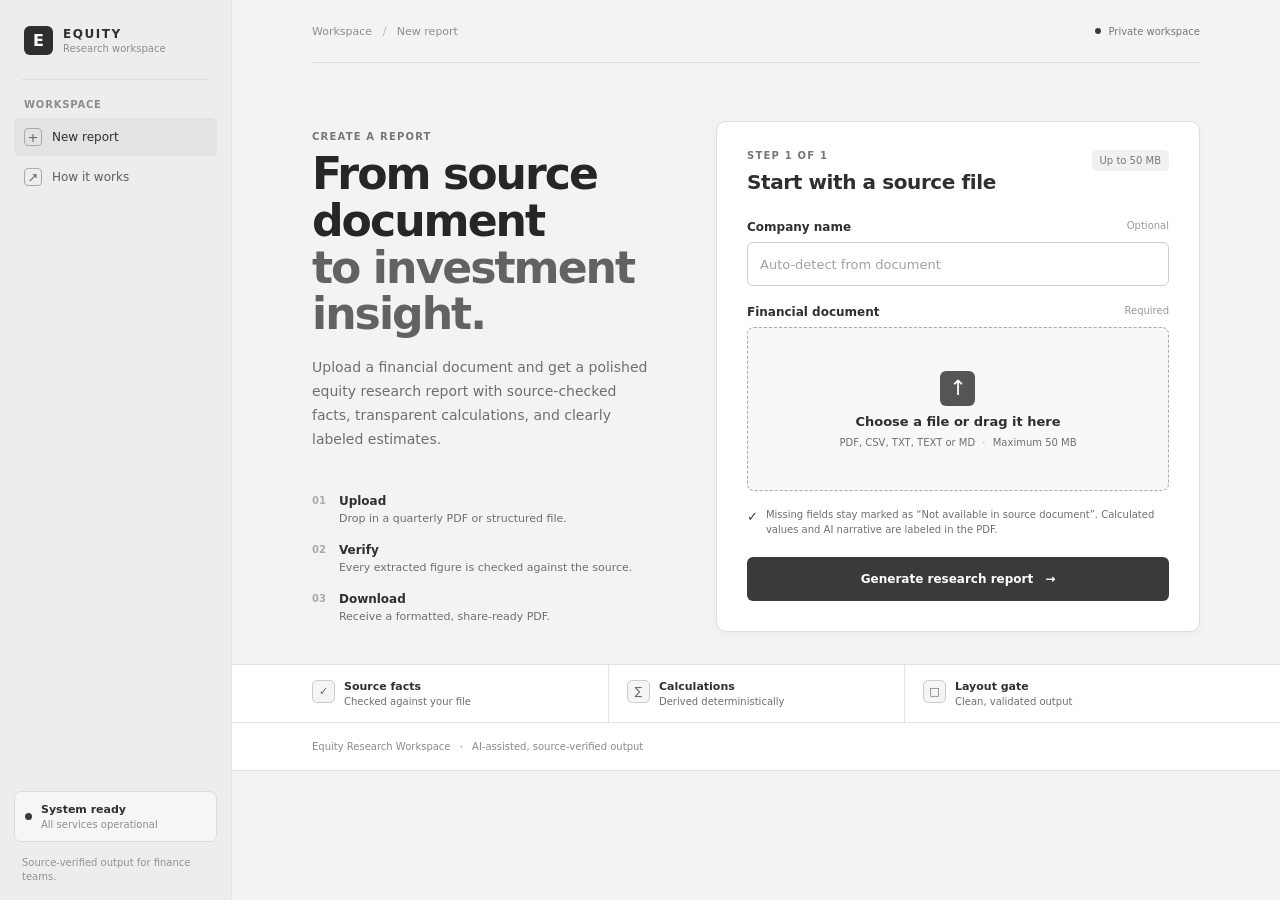
==== static/index.html @ 0ef6c98a "feat: complete institutional financial research report pipeline" ====
<!doctype html>
<html lang="en">
<head>
  <meta charset="utf-8">
  <meta name="viewport" content="width=device-width, initial-scale=1">
  <meta name="description" content="Generate source-verified equity research reports from financial documents.">
  <title>Equity Research Workspace</title>
  <link rel="stylesheet" href="/static/index.css">
</head>
<body>
  <div class="app-shell">
    <aside class="sidebar" aria-label="Workspace navigation">
      <a class="brand" href="/" aria-label="Equity Research home">
        <span class="brand-mark">E</span>
        <span class="brand-copy"><strong>EQUITY</strong><small>Research workspace</small></span>
      </a>
      <div class="sidebar-rule"></div>
      <p class="nav-label">Workspace</p>
      <nav class="side-nav">
        <a class="nav-item active" href="#create"><span class="nav-icon">+</span> New report</a>
        <a class="nav-item" href="#how-it-works"><span class="nav-icon">↗</span> How it works</a>
      </nav>
      <div class="sidebar-bottom">
        <div class="status-card"><span class="status-dot"></span><div><strong>System ready</strong><small>All services operational</small></div></div>
        <p class="sidebar-footnote">Source-verified output for finance teams.</p>
      </div>
    </aside>

    <main class="main-content" id="create">
      <header class="topbar"><span class="breadcrumb">Workspace <span>/</span> New report</span><span class="secure-pill"><i></i> Private workspace</span></header>
      <div class="content-grid">
        <section class="intro">
          <p class="eyebrow">Create a report</p>
          <h1>From source document<br><em>to investment insight.</em></h1>
          <p class="intro-copy">Upload a financial document and get a polished equity research report with source-checked facts, transparent calculations, and clearly labeled estimates.</p>
          <div class="intro-points" id="how-it-works">
            <div><span class="point-number">01</span><span><strong>Upload</strong><small>Drop in a quarterly PDF or structured file.</small></span></div>
            <div><span class="point-number">02</span><span><strong>Verify</strong><small>Every extracted figure is checked against the source.</small></span></div>
            <div><span class="point-number">03</span><span><strong>Download</strong><small>Receive a formatted, share-ready PDF.</small></span></div>
          </div>
        </section>

        <section class="generator-card" aria-labelledby="upload-title">
          <div class="card-heading"><div><p class="eyebrow">Step 1 of 1</p><h2 id="upload-title">Start with a source file</h2></div><span class="file-limit">Up to 50 MB</span></div>
          <form id="report-form" novalidate>
            <label class="field-label" for="company-name">Company name <span>Optional</span></label>
            <input id="company-name" name="company_name" type="text" placeholder="Auto-detect from document" autocomplete="organization">
            <label class="field-label" for="context-doc">Financial document <span>Required</span></label>
            <div id="drop-zone" class="drop-zone" tabindex="0" role="button" aria-controls="context-doc" aria-label="Choose a PDF or CSV file">
              <input id="context-doc" name="file" type="file" accept=".pdf,.csv,.txt,.text,.md" hidden>
              <div id="drop-prompt" class="drop-prompt"><span class="upload-icon" aria-hidden="true">↑</span><strong>Choose a file or drag it here</strong><small>PDF, CSV, TXT, TEXT or MD <span>·</span> Maximum 50 MB</small></div>
              <div id="file-loaded" class="file-loaded" hidden><span class="file-icon" aria-hidden="true">▣</span><span class="file-copy"><strong id="file-name">Selected file</strong><small id="file-size"></small></span><button type="button" id="remove-file" class="remove-file" aria-label="Remove selected file">Remove</button></div>
            </div>
            <p class="accuracy-note"><span aria-hidden="true">✓</span> Missing fields stay marked as “Not available in source document”. Calculated values and AI narrative are labeled in the PDF.</p>
            <button id="generate-btn" class="primary-button" type="submit">Generate research report <span aria-hidden="true">→</span></button>
          </form>
          <div id="progress-view" class="progress-view" hidden aria-live="polite"><div class="progress-top"><strong id="progress-title">Processing your file</strong><span id="progress-percent">0%</span></div><div class="progress-track"><div id="progress-fill"></div></div><p id="progress-detail">Reading and validating the source document…</p></div>
          <div id="result-view" class="result-view" hidden aria-live="polite"><div class="result-icon">✓</div><div><p class="eyebrow">Completed</p><h2>Report generated and verified</h2><p id="result-detail">The PDF passed the final layout and source-verification checks.</p></div><a id="download-link" class="primary-button download-button" href="#">Download PDF <span aria-hidden="true">↓</span></a><button id="new-report" class="secondary-button" type="button">Generate another</button></div>
          <div id="error-view" class="error-view" hidden role="alert"></div>
        </section>
      </div>
      <div class="trust-row" aria-label="Pipeline safeguards"><div><span class="trust-icon">✓</span><strong>Source facts</strong><small>Checked against your file</small></div><div><span class="trust-icon">∑</span><strong>Calculations</strong><small>Derived deterministically</small></div><div><span class="trust-icon">□</span><strong>Layout gate</strong><small>Clean, validated output</small></div></div>
      <footer class="site-footer">Equity Research Workspace <span>·</span> AI-assisted, source-verified output</footer>
    </main>
  </div>
  <script src="/static/main.js" defer></script>
</body>
</html>
---- static/index.css ----
:root{--ink:#2f2f2f;--muted:#6f6f6f;--subtle:#8d8d8d;--line:#dedede;--canvas:#f3f3f3;--panel:#fff;--sidebar:#ededed;--accent:#3a3a3a;--accent-dark:#202020;--accent-soft:#e8e8e8;--danger:#b54747}
*{box-sizing:border-box}html{scroll-behavior:smooth}body{margin:0;min-height:100vh;color:var(--ink);background:var(--canvas);font-family:Inter,ui-sans-serif,system-ui,-apple-system,"Segoe UI",sans-serif}.app-shell{display:grid;grid-template-columns:232px 1fr;min-height:100vh}.sidebar{display:flex;flex-direction:column;padding:18px 14px 16px;background:var(--sidebar);border-right:1px solid #e3e3e3}.brand{display:flex;align-items:center;gap:10px;padding:8px 10px;color:var(--ink);text-decoration:none}.brand-mark{display:grid;place-items:center;width:29px;height:29px;border-radius:6px;color:#fff;background:var(--ink);font-size:16px;font-weight:800}.brand-copy strong{display:block;font-size:12px;letter-spacing:.13em}.brand-copy small{display:block;margin-top:2px;color:var(--subtle);font-size:10px}.sidebar-rule{height:1px;margin:16px 8px 19px;background:#dedede}.nav-label{margin:0 10px 8px;color:var(--subtle);font-size:10px;font-weight:700;letter-spacing:.08em;text-transform:uppercase}.side-nav{display:grid;gap:2px}.nav-item{display:flex;align-items:center;gap:10px;padding:10px;border-radius:6px;color:#5d5d5d;text-decoration:none;font-size:12px}.nav-item.active,.nav-item:hover{color:var(--ink);background:#e3e3e3}.nav-icon{display:grid;place-items:center;width:18px;height:18px;border:1px solid #aaa;border-radius:4px;color:#666;font-size:13px;font-weight:500}.sidebar-bottom{margin-top:auto}.status-card{display:flex;align-items:center;gap:9px;padding:11px 10px;border:1px solid #ddd;border-radius:7px;background:#f6f6f6}.status-dot{width:7px;height:7px;border-radius:50%;background:var(--accent)}.status-card strong,.status-card small{display:block}.status-card strong{font-size:11px;font-weight:650}.status-card small{margin-top:3px;color:var(--subtle);font-size:10px}.sidebar-footnote{margin:14px 8px 0;color:#929292;font-size:10px;line-height:1.4}.main-content{min-width:0;padding:0 max(28px,calc((100vw - 1120px)/2))}.topbar{height:63px;display:flex;align-items:center;justify-content:space-between;border-bottom:1px solid var(--line);color:var(--subtle);font-size:11px}.breadcrumb span{padding:0 7px;color:#b4b4b4}.secure-pill{display:flex;align-items:center;gap:7px;color:#777;font-size:10px}.secure-pill i{width:6px;height:6px;border-radius:50%;background:var(--accent)}.content-grid{display:grid;grid-template-columns:minmax(280px,1fr) minmax(440px,560px);gap:clamp(38px,7vw,108px);align-items:start;padding:74px 0 45px}.intro{padding-top:10px}.eyebrow{margin:0 0 9px;color:#777;font-size:10px;font-weight:700;letter-spacing:.12em;text-transform:uppercase}.intro h1{margin:0 0 18px;color:#262626;font-size:clamp(35px,4vw,53px);line-height:1.08;letter-spacing:-.045em}.intro h1 em{color:#626262;font-style:normal}.intro-copy{max-width:470px;margin:0;color:var(--muted);font-size:14px;line-height:1.7}.intro-points{display:grid;gap:16px;margin-top:43px}.intro-points>div{display:flex;gap:13px;align-items:flex-start}.point-number{padding-top:1px;color:#aaa;font-size:10px;font-weight:700}.intro-points strong,.intro-points small{display:block}.intro-points strong{font-size:12px;font-weight:650}.intro-points small{margin-top:3px;color:var(--muted);font-size:11px;line-height:1.45}.generator-card{padding:28px 30px 30px;border:1px solid #dedede;border-radius:10px;background:var(--panel);box-shadow:0 2px 7px rgba(0,0,0,.025)}.card-heading{display:flex;align-items:flex-start;justify-content:space-between;gap:20px;margin-bottom:26px}.card-heading h2{margin:0;font-size:20px;font-weight:650;letter-spacing:-.02em}.file-limit{padding:5px 8px;border-radius:5px;color:#777;background:#f1f1f1;font-size:10px;white-space:nowrap}.field-label{display:flex;justify-content:space-between;margin:0 0 8px;font-size:12px;font-weight:650}.field-label span{color:#999;font-size:10px;font-weight:450}input[type=text]{width:100%;height:44px;padding:0 12px;margin-bottom:19px;border:1px solid #cfcfcf;border-radius:6px;color:var(--ink);background:#fff;font:inherit;font-size:13px;outline:none}input[type=text]::placeholder{color:#a1a1a1}input[type=text]:focus{border-color:#999;box-shadow:0 0 0 3px rgba(0,0,0,.06)}.drop-zone{min-height:153px;display:grid;place-items:center;padding:20px;border:1px dashed #bdbdbd;border-radius:7px;background:#fafafa;cursor:pointer;transition:background .15s,border-color .15s}.drop-zone:hover,.drop-zone.drag-over{border-color:#898989;background:#f4f4f4}.drop-zone:focus-visible{outline:3px solid rgba(16,163,127,.2);outline-offset:3px}.drop-prompt{display:flex;align-items:center;flex-direction:column;gap:8px;text-align:center}.upload-icon{display:grid;place-items:center;width:35px;height:35px;border-radius:6px;color:#fff;background:#555;font-size:21px;font-weight:400}.drop-prompt strong{font-size:13px;font-weight:650}.drop-prompt small,.file-copy small{color:var(--muted);font-size:10px}.drop-prompt small span{padding:0 4px;color:#aaa}.file-loaded{width:100%;display:flex;align-items:center;gap:12px}.file-icon{display:grid;place-items:center;width:35px;height:35px;border-radius:6px;color:#555;background:#eee;font-size:17px}.file-copy{flex:1;min-width:0}.file-copy strong{display:block;overflow:hidden;text-overflow:ellipsis;white-space:nowrap;font-size:12px}.remove-file{border:0;color:var(--danger);background:transparent;cursor:pointer;font:inherit;font-size:11px}.accuracy-note{display:flex;gap:8px;margin:16px 0 20px;color:var(--muted);font-size:10px;line-height:1.5}.accuracy-note span{color:var(--accent);font-size:13px;font-weight:800}.primary-button,.secondary-button{display:inline-flex;align-items:center;justify-content:center;gap:12px;min-height:44px;padding:0 18px;border:0;border-radius:6px;font:inherit;font-size:12px;font-weight:650;cursor:pointer;text-decoration:none}.primary-button{width:100%;color:#fff;background:var(--accent)}.primary-button:hover{background:var(--accent-dark)}.primary-button:disabled{cursor:wait;opacity:.6}.secondary-button{color:#555;background:#ededed}.progress-view{padding-top:9px}.progress-top{display:flex;justify-content:space-between;margin-bottom:10px;font-size:12px}.progress-top span{color:var(--accent);font-weight:700}.progress-track{height:6px;overflow:hidden;border-radius:5px;background:#e9e9e9}.progress-track div{width:0;height:100%;background:var(--accent);transition:width .35s ease}.progress-view p{margin:11px 0 0;color:var(--muted);font-size:11px}.result-view{display:grid;grid-template-columns:auto 1fr;gap:13px;align-items:start}.result-icon{display:grid;place-items:center;width:34px;height:34px;border-radius:6px;color:#fff;background:var(--accent);font-weight:800}.result-view h2{margin:0 0 5px;font-size:18px;font-weight:650}.result-view p:not(.eyebrow){margin:0;color:var(--muted);font-size:12px;line-height:1.5}.download-button{grid-column:1/-1;margin-top:8px}.new-report{grid-column:1/-1;width:100%}.error-view{margin-top:17px;padding:12px 14px;border-left:3px solid var(--danger);border-radius:4px;color:var(--danger);background:#fff5f4;font-size:12px;line-height:1.5}.trust-row{display:grid;grid-template-columns:repeat(3,1fr);border-top:1px solid var(--line);border-bottom:1px solid var(--line)}.trust-row>div{display:grid;grid-template-columns:auto 1fr;column-gap:9px;padding:17px 16px 17px 0}.trust-row>div+div{padding-left:18px;border-left:1px solid var(--line)}.trust-icon{grid-row:span 2;display:grid;place-items:center;width:23px;height:23px;border:1px solid #ccc;border-radius:5px;color:#777;font-size:11px}.trust-row strong,.trust-row small{display:block}.trust-row strong{align-self:end;font-size:11px;font-weight:650}.trust-row small{margin-top:3px;color:var(--muted);font-size:10px}.site-footer{padding:25px 0;color:#a1a1a1;font-size:10px}.site-footer span{padding:0 6px;color:#aaa}
@media(max-width:900px){.app-shell{grid-template-columns:1fr}.sidebar{display:none}.main-content{padding:0 24px}.content-grid{grid-template-columns:1fr;gap:36px;padding-top:43px}.intro{padding-top:0}.intro-points{grid-template-columns:repeat(3,1fr);gap:18px;margin-top:31px}.generator-card{max-width:650px}.trust-row{max-width:650px}}
@media(max-width:560px){.main-content{padding:0 16px}.topbar{height:59px}.breadcrumb{font-size:10px}.content-grid{padding-top:35px}.intro h1{font-size:39px}.intro-points{grid-template-columns:1fr;gap:12px;margin-top:27px}.generator-card{padding:22px 18px}.card-heading{display:block;margin-bottom:22px}.file-limit{display:inline-block;margin-top:11px}.trust-row{grid-template-columns:1fr}.trust-row>div+div{padding-left:0;border-left:0;border-top:1px solid var(--line)}.trust-row>div{padding:13px 0}}
@media(prefers-reduced-motion:reduce){*{scroll-behavior:auto!important;transition:none!important}}

/* Dark lower rail for a clear, grounded finish. */
.trust-row{padding:0 18px;border:0;border-radius:8px;background:#303030}.trust-row>div{padding:18px 16px 18px 0}.trust-row>div+div{border-color:#4a4a4a}.trust-row strong{color:#f4f4f4}.trust-row small{color:#a8a8a8}.trust-icon{border-color:#666;color:#d2d2d2;background:#3a3a3a}.site-footer{margin:0 -18px;padding:18px 18px;color:#8c8c8c;background:#242424}.site-footer span{color:#666}
@media(max-width:900px){.trust-row{padding:0;max-width:650px}.site-footer{margin:0 -24px;padding-left:24px;padding-right:24px}}
@media(max-width:560px){.trust-row{padding:0 15px}.site-footer{margin:0 -16px;padding-left:16px;padding-right:16px}}

/* Keep async form states mutually exclusive and prevent button styles from overriding hidden. */
[hidden]{display:none!important}.result-view{grid-template-columns:34px minmax(0,1fr)}

/* Align the lower rail to the full content area instead of leaving a floating card. */
.main-content{--page-pad:max(28px,calc((100vw - 1120px)/2))}.trust-row,.site-footer{margin-left:calc(-1 * var(--page-pad));margin-right:calc(-1 * var(--page-pad));padding-left:var(--page-pad);padding-right:var(--page-pad);border-radius:0}.trust-row{max-width:none}.site-footer{margin-top:0}
@media(max-width:900px){.main-content{--page-pad:24px}.trust-row{max-width:none}}
@media(max-width:560px){.main-content{--page-pad:16px}}

/* Final polish: stable navigation, calmer proportions, and a clearer upload focus. */
.sidebar{position:sticky;top:0;height:100vh;align-self:start}
.content-grid{grid-template-columns:minmax(340px,.9fr) minmax(440px,540px);gap:clamp(32px,5vw,72px);padding-top:58px;padding-bottom:32px}
.intro h1{max-width:520px;font-size:clamp(36px,3.45vw,48px);line-height:1.06}
.generator-card{box-shadow:0 2px 8px rgba(0,0,0,.035)}
.drop-zone{min-height:164px;background:#f8f8f8;border-color:#aaa}
.trust-row{background:#3b3b3b}.site-footer{background:#2a2a2a}
.trust-row>div{padding-top:15px;padding-bottom:15px}
@media(max-width:900px){.sidebar{position:static;height:auto}.content-grid{grid-template-columns:1fr;gap:32px;padding-top:43px}.intro h1{max-width:600px;font-size:clamp(37px,6vw,48px)}}

/* Keep the lower section light and neutral. */
.trust-row{background:#fff;border-top:1px solid #e2e2e2;border-bottom:1px solid #e2e2e2}.trust-row>div+div{border-color:#e5e5e5}.trust-row strong{color:var(--ink)}.trust-row small{color:var(--muted)}.trust-icon{border-color:#ccc;color:#666;background:#f5f5f5}.site-footer{background:#fff;color:#8a8a8a;border-bottom:1px solid #e2e2e2}
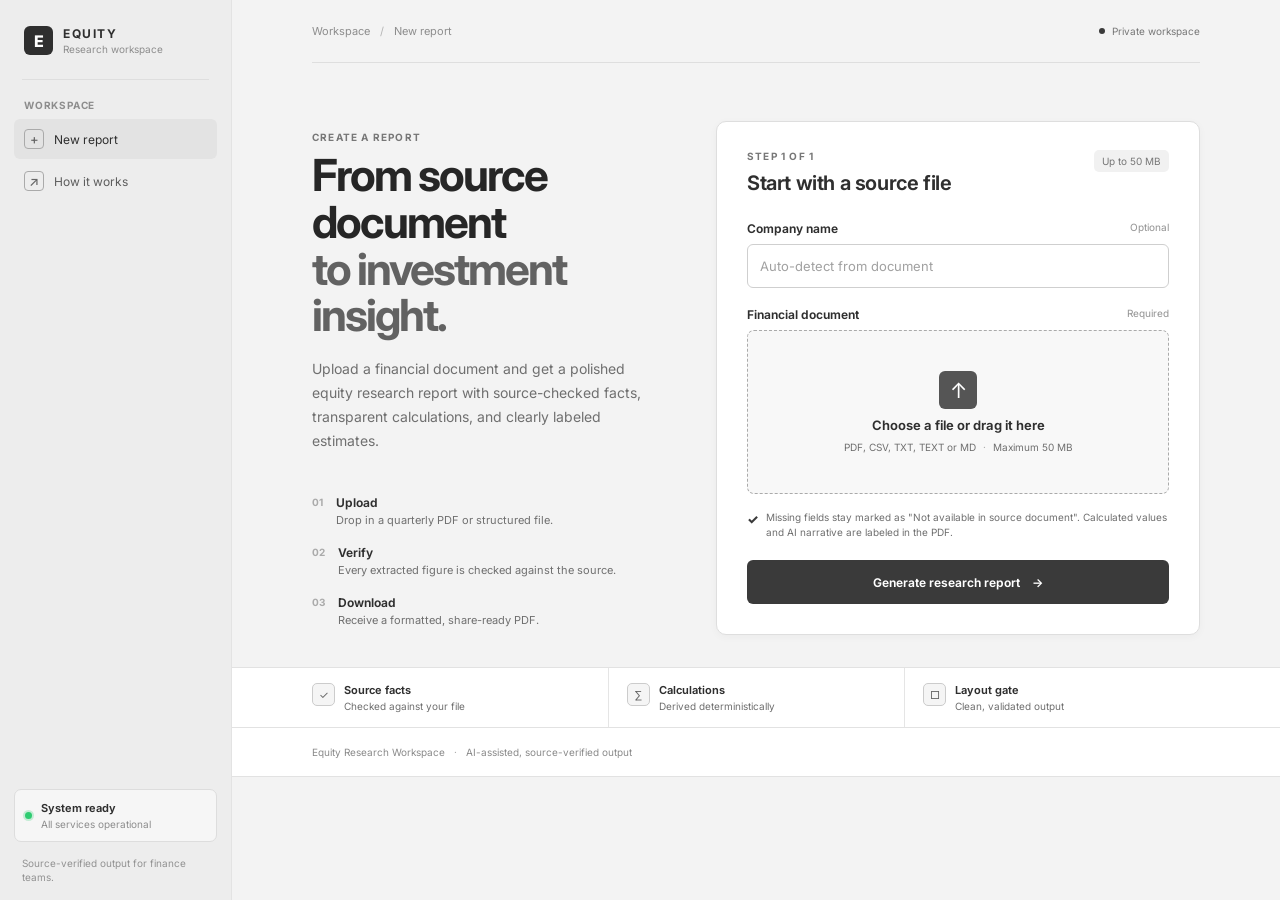
==== commit ffbe332e: "feat: make UI fully device-responsive across all screen sizes - static/index.css: full responsive re" ====
--- a/static/index.html
+++ b/static/index.html
@@ -2,14 +2,24 @@
 <html lang="en">
 <head>
   <meta charset="utf-8">
-  <meta name="viewport" content="width=device-width, initial-scale=1">
+  <meta name="viewport" content="width=device-width, initial-scale=1, viewport-fit=cover">
   <meta name="description" content="Generate source-verified equity research reports from financial documents.">
+  <meta name="theme-color" content="#ededed">
   <title>Equity Research Workspace</title>
+  <link rel="icon" type="image/x-icon" href="/static/favicon.ico">
+  <link rel="preconnect" href="https://fonts.googleapis.com">
+  <link rel="preconnect" href="https://fonts.gstatic.com" crossorigin>
+  <link href="https://fonts.googleapis.com/css2?family=Inter:wght@400;500;600;700;800&display=swap" rel="stylesheet">
   <link rel="stylesheet" href="/static/index.css">
 </head>
 <body>
+
+  <!-- Sidebar Overlay (mobile) -->
+  <div class="sidebar-overlay" id="sidebar-overlay" aria-hidden="true"></div>
+
   <div class="app-shell">
-    <aside class="sidebar" aria-label="Workspace navigation">
+    <!-- ── Sidebar ── -->
+    <aside class="sidebar" id="sidebar" aria-label="Workspace navigation">
       <a class="brand" href="/" aria-label="Equity Research home">
         <span class="brand-mark">E</span>
         <span class="brand-copy"><strong>EQUITY</strong><small>Research workspace</small></span>
@@ -17,52 +27,194 @@
       <div class="sidebar-rule"></div>
       <p class="nav-label">Workspace</p>
       <nav class="side-nav">
-        <a class="nav-item active" href="#create"><span class="nav-icon">+</span> New report</a>
-        <a class="nav-item" href="#how-it-works"><span class="nav-icon">↗</span> How it works</a>
+        <a class="nav-item active" href="#create" id="nav-new-report">
+          <span class="nav-icon">+</span> New report
+        </a>
+        <a class="nav-item" href="#how-it-works" id="nav-how-it-works">
+          <span class="nav-icon">↗</span> How it works
+        </a>
       </nav>
       <div class="sidebar-bottom">
-        <div class="status-card"><span class="status-dot"></span><div><strong>System ready</strong><small>All services operational</small></div></div>
+        <div class="status-card">
+          <span class="status-dot"></span>
+          <div>
+            <strong>System ready</strong>
+            <small>All services operational</small>
+          </div>
+        </div>
         <p class="sidebar-footnote">Source-verified output for finance teams.</p>
       </div>
     </aside>
 
+    <!-- ── Main Content ── -->
     <main class="main-content" id="create">
-      <header class="topbar"><span class="breadcrumb">Workspace <span>/</span> New report</span><span class="secure-pill"><i></i> Private workspace</span></header>
+      <header class="topbar">
+        <!-- Hamburger — visible on mobile only -->
+        <button class="menu-btn" id="menu-btn" aria-label="Open navigation menu" aria-expanded="false" aria-controls="sidebar">
+          ☰
+        </button>
+        <span class="breadcrumb">Workspace <span>/</span> New report</span>
+        <span class="secure-pill"><i></i> Private workspace</span>
+      </header>
+
       <div class="content-grid">
+        <!-- Intro -->
         <section class="intro">
           <p class="eyebrow">Create a report</p>
           <h1>From source document<br><em>to investment insight.</em></h1>
           <p class="intro-copy">Upload a financial document and get a polished equity research report with source-checked facts, transparent calculations, and clearly labeled estimates.</p>
           <div class="intro-points" id="how-it-works">
-            <div><span class="point-number">01</span><span><strong>Upload</strong><small>Drop in a quarterly PDF or structured file.</small></span></div>
-            <div><span class="point-number">02</span><span><strong>Verify</strong><small>Every extracted figure is checked against the source.</small></span></div>
-            <div><span class="point-number">03</span><span><strong>Download</strong><small>Receive a formatted, share-ready PDF.</small></span></div>
+            <div>
+              <span class="point-number">01</span>
+              <span><strong>Upload</strong><small>Drop in a quarterly PDF or structured file.</small></span>
+            </div>
+            <div>
+              <span class="point-number">02</span>
+              <span><strong>Verify</strong><small>Every extracted figure is checked against the source.</small></span>
+            </div>
+            <div>
+              <span class="point-number">03</span>
+              <span><strong>Download</strong><small>Receive a formatted, share-ready PDF.</small></span>
+            </div>
           </div>
         </section>
 
+        <!-- Generator Card -->
         <section class="generator-card" aria-labelledby="upload-title">
-          <div class="card-heading"><div><p class="eyebrow">Step 1 of 1</p><h2 id="upload-title">Start with a source file</h2></div><span class="file-limit">Up to 50 MB</span></div>
+          <div class="card-heading">
+            <div>
+              <p class="eyebrow">Step 1 of 1</p>
+              <h2 id="upload-title">Start with a source file</h2>
+            </div>
+            <span class="file-limit">Up to 50 MB</span>
+          </div>
+
           <form id="report-form" novalidate>
-            <label class="field-label" for="company-name">Company name <span>Optional</span></label>
-            <input id="company-name" name="company_name" type="text" placeholder="Auto-detect from document" autocomplete="organization">
-            <label class="field-label" for="context-doc">Financial document <span>Required</span></label>
-            <div id="drop-zone" class="drop-zone" tabindex="0" role="button" aria-controls="context-doc" aria-label="Choose a PDF or CSV file">
-              <input id="context-doc" name="file" type="file" accept=".pdf,.csv,.txt,.text,.md" hidden>
-              <div id="drop-prompt" class="drop-prompt"><span class="upload-icon" aria-hidden="true">↑</span><strong>Choose a file or drag it here</strong><small>PDF, CSV, TXT, TEXT or MD <span>·</span> Maximum 50 MB</small></div>
-              <div id="file-loaded" class="file-loaded" hidden><span class="file-icon" aria-hidden="true">▣</span><span class="file-copy"><strong id="file-name">Selected file</strong><small id="file-size"></small></span><button type="button" id="remove-file" class="remove-file" aria-label="Remove selected file">Remove</button></div>
-            </div>
-            <p class="accuracy-note"><span aria-hidden="true">✓</span> Missing fields stay marked as “Not available in source document”. Calculated values and AI narrative are labeled in the PDF.</p>
-            <button id="generate-btn" class="primary-button" type="submit">Generate research report <span aria-hidden="true">→</span></button>
+            <label class="field-label" for="company-name">
+              Company name <span>Optional</span>
+            </label>
+            <input id="company-name" name="company_name" type="text"
+                   placeholder="Auto-detect from document"
+                   autocomplete="organization">
+
+            <label class="field-label" for="context-doc">
+              Financial document <span>Required</span>
+            </label>
+            <div id="drop-zone" class="drop-zone" tabindex="0" role="button"
+                 aria-controls="context-doc" aria-label="Choose a PDF or CSV file">
+              <input id="context-doc" name="file" type="file"
+                     accept=".pdf,.csv,.txt,.text,.md" hidden>
+              <div id="drop-prompt" class="drop-prompt">
+                <span class="upload-icon" aria-hidden="true">↑</span>
+                <strong>Choose a file or drag it here</strong>
+                <small>PDF, CSV, TXT, TEXT or MD <span>·</span> Maximum 50 MB</small>
+              </div>
+              <div id="file-loaded" class="file-loaded" hidden>
+                <span class="file-icon" aria-hidden="true">▣</span>
+                <span class="file-copy">
+                  <strong id="file-name">Selected file</strong>
+                  <small id="file-size"></small>
+                </span>
+                <button type="button" id="remove-file" class="remove-file" aria-label="Remove selected file">Remove</button>
+              </div>
+            </div>
+
+            <p class="accuracy-note">
+              <span aria-hidden="true">✓</span>
+              Missing fields stay marked as "Not available in source document". Calculated values and AI narrative are labeled in the PDF.
+            </p>
+            <button id="generate-btn" class="primary-button" type="submit">
+              Generate research report <span aria-hidden="true">→</span>
+            </button>
           </form>
-          <div id="progress-view" class="progress-view" hidden aria-live="polite"><div class="progress-top"><strong id="progress-title">Processing your file</strong><span id="progress-percent">0%</span></div><div class="progress-track"><div id="progress-fill"></div></div><p id="progress-detail">Reading and validating the source document…</p></div>
-          <div id="result-view" class="result-view" hidden aria-live="polite"><div class="result-icon">✓</div><div><p class="eyebrow">Completed</p><h2>Report generated and verified</h2><p id="result-detail">The PDF passed the final layout and source-verification checks.</p></div><a id="download-link" class="primary-button download-button" href="#">Download PDF <span aria-hidden="true">↓</span></a><button id="new-report" class="secondary-button" type="button">Generate another</button></div>
+
+          <div id="progress-view" class="progress-view" hidden aria-live="polite">
+            <div class="progress-top">
+              <strong id="progress-title">Processing your file</strong>
+              <span id="progress-percent">0%</span>
+            </div>
+            <div class="progress-track"><div id="progress-fill"></div></div>
+            <p id="progress-detail">Reading and validating the source document…</p>
+          </div>
+
+          <div id="result-view" class="result-view" hidden aria-live="polite">
+            <div class="result-icon">✓</div>
+            <div>
+              <p class="eyebrow">Completed</p>
+              <h2>Report generated and verified</h2>
+              <p id="result-detail">The PDF passed the final layout and source-verification checks.</p>
+            </div>
+            <a id="download-link" class="primary-button download-button" href="#">
+              Download PDF <span aria-hidden="true">↓</span>
+            </a>
+            <button id="new-report" class="secondary-button" type="button">Generate another</button>
+          </div>
+
           <div id="error-view" class="error-view" hidden role="alert"></div>
         </section>
       </div>
-      <div class="trust-row" aria-label="Pipeline safeguards"><div><span class="trust-icon">✓</span><strong>Source facts</strong><small>Checked against your file</small></div><div><span class="trust-icon">∑</span><strong>Calculations</strong><small>Derived deterministically</small></div><div><span class="trust-icon">□</span><strong>Layout gate</strong><small>Clean, validated output</small></div></div>
-      <footer class="site-footer">Equity Research Workspace <span>·</span> AI-assisted, source-verified output</footer>
+
+      <!-- Trust Row -->
+      <div class="trust-row" aria-label="Pipeline safeguards">
+        <div>
+          <span class="trust-icon">✓</span>
+          <strong>Source facts</strong>
+          <small>Checked against your file</small>
+        </div>
+        <div>
+          <span class="trust-icon">∑</span>
+          <strong>Calculations</strong>
+          <small>Derived deterministically</small>
+        </div>
+        <div>
+          <span class="trust-icon">□</span>
+          <strong>Layout gate</strong>
+          <small>Clean, validated output</small>
+        </div>
+      </div>
+
+      <footer class="site-footer">
+        Equity Research Workspace <span>·</span> AI-assisted, source-verified output
+      </footer>
     </main>
   </div>
+
   <script src="/static/main.js" defer></script>
+  <script>
+    // ── Mobile Sidebar Toggle ──────────────────────────────────
+    (function () {
+      const btn = document.getElementById('menu-btn');
+      const sidebar = document.getElementById('sidebar');
+      const overlay = document.getElementById('sidebar-overlay');
+      if (!btn || !sidebar || !overlay) return;
+
+      function openSidebar() {
+        sidebar.classList.add('open');
+        overlay.classList.add('visible');
+        btn.setAttribute('aria-expanded', 'true');
+        document.body.style.overflow = 'hidden';
+      }
+      function closeSidebar() {
+        sidebar.classList.remove('open');
+        overlay.classList.remove('visible');
+        btn.setAttribute('aria-expanded', 'false');
+        document.body.style.overflow = '';
+      }
+      btn.addEventListener('click', function () {
+        sidebar.classList.contains('open') ? closeSidebar() : openSidebar();
+      });
+      overlay.addEventListener('click', closeSidebar);
+      // Close sidebar when a nav link is tapped on mobile
+      sidebar.querySelectorAll('.nav-item').forEach(function (link) {
+        link.addEventListener('click', function () {
+          if (window.innerWidth <= 900) closeSidebar();
+        });
+      });
+      // Close on Escape
+      document.addEventListener('keydown', function (e) {
+        if (e.key === 'Escape' && sidebar.classList.contains('open')) closeSidebar();
+      });
+    })();
+  </script>
 </body>
 </html>
--- a/static/index.css
+++ b/static/index.css
@@ -1,31 +1,658 @@
-:root{--ink:#2f2f2f;--muted:#6f6f6f;--subtle:#8d8d8d;--line:#dedede;--canvas:#f3f3f3;--panel:#fff;--sidebar:#ededed;--accent:#3a3a3a;--accent-dark:#202020;--accent-soft:#e8e8e8;--danger:#b54747}
-*{box-sizing:border-box}html{scroll-behavior:smooth}body{margin:0;min-height:100vh;color:var(--ink);background:var(--canvas);font-family:Inter,ui-sans-serif,system-ui,-apple-system,"Segoe UI",sans-serif}.app-shell{display:grid;grid-template-columns:232px 1fr;min-height:100vh}.sidebar{display:flex;flex-direction:column;padding:18px 14px 16px;background:var(--sidebar);border-right:1px solid #e3e3e3}.brand{display:flex;align-items:center;gap:10px;padding:8px 10px;color:var(--ink);text-decoration:none}.brand-mark{display:grid;place-items:center;width:29px;height:29px;border-radius:6px;color:#fff;background:var(--ink);font-size:16px;font-weight:800}.brand-copy strong{display:block;font-size:12px;letter-spacing:.13em}.brand-copy small{display:block;margin-top:2px;color:var(--subtle);font-size:10px}.sidebar-rule{height:1px;margin:16px 8px 19px;background:#dedede}.nav-label{margin:0 10px 8px;color:var(--subtle);font-size:10px;font-weight:700;letter-spacing:.08em;text-transform:uppercase}.side-nav{display:grid;gap:2px}.nav-item{display:flex;align-items:center;gap:10px;padding:10px;border-radius:6px;color:#5d5d5d;text-decoration:none;font-size:12px}.nav-item.active,.nav-item:hover{color:var(--ink);background:#e3e3e3}.nav-icon{display:grid;place-items:center;width:18px;height:18px;border:1px solid #aaa;border-radius:4px;color:#666;font-size:13px;font-weight:500}.sidebar-bottom{margin-top:auto}.status-card{display:flex;align-items:center;gap:9px;padding:11px 10px;border:1px solid #ddd;border-radius:7px;background:#f6f6f6}.status-dot{width:7px;height:7px;border-radius:50%;background:var(--accent)}.status-card strong,.status-card small{display:block}.status-card strong{font-size:11px;font-weight:650}.status-card small{margin-top:3px;color:var(--subtle);font-size:10px}.sidebar-footnote{margin:14px 8px 0;color:#929292;font-size:10px;line-height:1.4}.main-content{min-width:0;padding:0 max(28px,calc((100vw - 1120px)/2))}.topbar{height:63px;display:flex;align-items:center;justify-content:space-between;border-bottom:1px solid var(--line);color:var(--subtle);font-size:11px}.breadcrumb span{padding:0 7px;color:#b4b4b4}.secure-pill{display:flex;align-items:center;gap:7px;color:#777;font-size:10px}.secure-pill i{width:6px;height:6px;border-radius:50%;background:var(--accent)}.content-grid{display:grid;grid-template-columns:minmax(280px,1fr) minmax(440px,560px);gap:clamp(38px,7vw,108px);align-items:start;padding:74px 0 45px}.intro{padding-top:10px}.eyebrow{margin:0 0 9px;color:#777;font-size:10px;font-weight:700;letter-spacing:.12em;text-transform:uppercase}.intro h1{margin:0 0 18px;color:#262626;font-size:clamp(35px,4vw,53px);line-height:1.08;letter-spacing:-.045em}.intro h1 em{color:#626262;font-style:normal}.intro-copy{max-width:470px;margin:0;color:var(--muted);font-size:14px;line-height:1.7}.intro-points{display:grid;gap:16px;margin-top:43px}.intro-points>div{display:flex;gap:13px;align-items:flex-start}.point-number{padding-top:1px;color:#aaa;font-size:10px;font-weight:700}.intro-points strong,.intro-points small{display:block}.intro-points strong{font-size:12px;font-weight:650}.intro-points small{margin-top:3px;color:var(--muted);font-size:11px;line-height:1.45}.generator-card{padding:28px 30px 30px;border:1px solid #dedede;border-radius:10px;background:var(--panel);box-shadow:0 2px 7px rgba(0,0,0,.025)}.card-heading{display:flex;align-items:flex-start;justify-content:space-between;gap:20px;margin-bottom:26px}.card-heading h2{margin:0;font-size:20px;font-weight:650;letter-spacing:-.02em}.file-limit{padding:5px 8px;border-radius:5px;color:#777;background:#f1f1f1;font-size:10px;white-space:nowrap}.field-label{display:flex;justify-content:space-between;margin:0 0 8px;font-size:12px;font-weight:650}.field-label span{color:#999;font-size:10px;font-weight:450}input[type=text]{width:100%;height:44px;padding:0 12px;margin-bottom:19px;border:1px solid #cfcfcf;border-radius:6px;color:var(--ink);background:#fff;font:inherit;font-size:13px;outline:none}input[type=text]::placeholder{color:#a1a1a1}input[type=text]:focus{border-color:#999;box-shadow:0 0 0 3px rgba(0,0,0,.06)}.drop-zone{min-height:153px;display:grid;place-items:center;padding:20px;border:1px dashed #bdbdbd;border-radius:7px;background:#fafafa;cursor:pointer;transition:background .15s,border-color .15s}.drop-zone:hover,.drop-zone.drag-over{border-color:#898989;background:#f4f4f4}.drop-zone:focus-visible{outline:3px solid rgba(16,163,127,.2);outline-offset:3px}.drop-prompt{display:flex;align-items:center;flex-direction:column;gap:8px;text-align:center}.upload-icon{display:grid;place-items:center;width:35px;height:35px;border-radius:6px;color:#fff;background:#555;font-size:21px;font-weight:400}.drop-prompt strong{font-size:13px;font-weight:650}.drop-prompt small,.file-copy small{color:var(--muted);font-size:10px}.drop-prompt small span{padding:0 4px;color:#aaa}.file-loaded{width:100%;display:flex;align-items:center;gap:12px}.file-icon{display:grid;place-items:center;width:35px;height:35px;border-radius:6px;color:#555;background:#eee;font-size:17px}.file-copy{flex:1;min-width:0}.file-copy strong{display:block;overflow:hidden;text-overflow:ellipsis;white-space:nowrap;font-size:12px}.remove-file{border:0;color:var(--danger);background:transparent;cursor:pointer;font:inherit;font-size:11px}.accuracy-note{display:flex;gap:8px;margin:16px 0 20px;color:var(--muted);font-size:10px;line-height:1.5}.accuracy-note span{color:var(--accent);font-size:13px;font-weight:800}.primary-button,.secondary-button{display:inline-flex;align-items:center;justify-content:center;gap:12px;min-height:44px;padding:0 18px;border:0;border-radius:6px;font:inherit;font-size:12px;font-weight:650;cursor:pointer;text-decoration:none}.primary-button{width:100%;color:#fff;background:var(--accent)}.primary-button:hover{background:var(--accent-dark)}.primary-button:disabled{cursor:wait;opacity:.6}.secondary-button{color:#555;background:#ededed}.progress-view{padding-top:9px}.progress-top{display:flex;justify-content:space-between;margin-bottom:10px;font-size:12px}.progress-top span{color:var(--accent);font-weight:700}.progress-track{height:6px;overflow:hidden;border-radius:5px;background:#e9e9e9}.progress-track div{width:0;height:100%;background:var(--accent);transition:width .35s ease}.progress-view p{margin:11px 0 0;color:var(--muted);font-size:11px}.result-view{display:grid;grid-template-columns:auto 1fr;gap:13px;align-items:start}.result-icon{display:grid;place-items:center;width:34px;height:34px;border-radius:6px;color:#fff;background:var(--accent);font-weight:800}.result-view h2{margin:0 0 5px;font-size:18px;font-weight:650}.result-view p:not(.eyebrow){margin:0;color:var(--muted);font-size:12px;line-height:1.5}.download-button{grid-column:1/-1;margin-top:8px}.new-report{grid-column:1/-1;width:100%}.error-view{margin-top:17px;padding:12px 14px;border-left:3px solid var(--danger);border-radius:4px;color:var(--danger);background:#fff5f4;font-size:12px;line-height:1.5}.trust-row{display:grid;grid-template-columns:repeat(3,1fr);border-top:1px solid var(--line);border-bottom:1px solid var(--line)}.trust-row>div{display:grid;grid-template-columns:auto 1fr;column-gap:9px;padding:17px 16px 17px 0}.trust-row>div+div{padding-left:18px;border-left:1px solid var(--line)}.trust-icon{grid-row:span 2;display:grid;place-items:center;width:23px;height:23px;border:1px solid #ccc;border-radius:5px;color:#777;font-size:11px}.trust-row strong,.trust-row small{display:block}.trust-row strong{align-self:end;font-size:11px;font-weight:650}.trust-row small{margin-top:3px;color:var(--muted);font-size:10px}.site-footer{padding:25px 0;color:#a1a1a1;font-size:10px}.site-footer span{padding:0 6px;color:#aaa}
-@media(max-width:900px){.app-shell{grid-template-columns:1fr}.sidebar{display:none}.main-content{padding:0 24px}.content-grid{grid-template-columns:1fr;gap:36px;padding-top:43px}.intro{padding-top:0}.intro-points{grid-template-columns:repeat(3,1fr);gap:18px;margin-top:31px}.generator-card{max-width:650px}.trust-row{max-width:650px}}
-@media(max-width:560px){.main-content{padding:0 16px}.topbar{height:59px}.breadcrumb{font-size:10px}.content-grid{padding-top:35px}.intro h1{font-size:39px}.intro-points{grid-template-columns:1fr;gap:12px;margin-top:27px}.generator-card{padding:22px 18px}.card-heading{display:block;margin-bottom:22px}.file-limit{display:inline-block;margin-top:11px}.trust-row{grid-template-columns:1fr}.trust-row>div+div{padding-left:0;border-left:0;border-top:1px solid var(--line)}.trust-row>div{padding:13px 0}}
-@media(prefers-reduced-motion:reduce){*{scroll-behavior:auto!important;transition:none!important}}
-
-/* Dark lower rail for a clear, grounded finish. */
-.trust-row{padding:0 18px;border:0;border-radius:8px;background:#303030}.trust-row>div{padding:18px 16px 18px 0}.trust-row>div+div{border-color:#4a4a4a}.trust-row strong{color:#f4f4f4}.trust-row small{color:#a8a8a8}.trust-icon{border-color:#666;color:#d2d2d2;background:#3a3a3a}.site-footer{margin:0 -18px;padding:18px 18px;color:#8c8c8c;background:#242424}.site-footer span{color:#666}
-@media(max-width:900px){.trust-row{padding:0;max-width:650px}.site-footer{margin:0 -24px;padding-left:24px;padding-right:24px}}
-@media(max-width:560px){.trust-row{padding:0 15px}.site-footer{margin:0 -16px;padding-left:16px;padding-right:16px}}
-
-/* Keep async form states mutually exclusive and prevent button styles from overriding hidden. */
-[hidden]{display:none!important}.result-view{grid-template-columns:34px minmax(0,1fr)}
-
-/* Align the lower rail to the full content area instead of leaving a floating card. */
-.main-content{--page-pad:max(28px,calc((100vw - 1120px)/2))}.trust-row,.site-footer{margin-left:calc(-1 * var(--page-pad));margin-right:calc(-1 * var(--page-pad));padding-left:var(--page-pad);padding-right:var(--page-pad);border-radius:0}.trust-row{max-width:none}.site-footer{margin-top:0}
-@media(max-width:900px){.main-content{--page-pad:24px}.trust-row{max-width:none}}
-@media(max-width:560px){.main-content{--page-pad:16px}}
-
-/* Final polish: stable navigation, calmer proportions, and a clearer upload focus. */
-.sidebar{position:sticky;top:0;height:100vh;align-self:start}
-.content-grid{grid-template-columns:minmax(340px,.9fr) minmax(440px,540px);gap:clamp(32px,5vw,72px);padding-top:58px;padding-bottom:32px}
-.intro h1{max-width:520px;font-size:clamp(36px,3.45vw,48px);line-height:1.06}
-.generator-card{box-shadow:0 2px 8px rgba(0,0,0,.035)}
-.drop-zone{min-height:164px;background:#f8f8f8;border-color:#aaa}
-.trust-row{background:#3b3b3b}.site-footer{background:#2a2a2a}
-.trust-row>div{padding-top:15px;padding-bottom:15px}
-@media(max-width:900px){.sidebar{position:static;height:auto}.content-grid{grid-template-columns:1fr;gap:32px;padding-top:43px}.intro h1{max-width:600px;font-size:clamp(37px,6vw,48px)}}
-
-/* Keep the lower section light and neutral. */
-.trust-row{background:#fff;border-top:1px solid #e2e2e2;border-bottom:1px solid #e2e2e2}.trust-row>div+div{border-color:#e5e5e5}.trust-row strong{color:var(--ink)}.trust-row small{color:var(--muted)}.trust-icon{border-color:#ccc;color:#666;background:#f5f5f5}.site-footer{background:#fff;color:#8a8a8a;border-bottom:1px solid #e2e2e2}
+/* ============================================================
+   Equity Research Workspace — index.css
+   Device-friendly: Mobile → Tablet → Desktop
+   ============================================================ */
+
+/* ── Design Tokens ──────────────────────────────────────────── */
+:root {
+  --ink: #2f2f2f;
+  --muted: #6f6f6f;
+  --subtle: #8d8d8d;
+  --line: #dedede;
+  --canvas: #f3f3f3;
+  --panel: #fff;
+  --sidebar: #ededed;
+  --accent: #3a3a3a;
+  --accent-dark: #202020;
+  --accent-soft: #e8e8e8;
+  --danger: #b54747;
+  --sidebar-width: 232px;
+  --topbar-height: 63px;
+  --page-pad: max(28px, calc((100vw - 1120px) / 2));
+  --radius: 8px;
+  --transition: 0.22s ease;
+}
+
+/* ── Reset & Base ───────────────────────────────────────────── */
+*, *::before, *::after { box-sizing: border-box; }
+html { scroll-behavior: smooth; }
+body {
+  margin: 0;
+  min-height: 100vh;
+  color: var(--ink);
+  background: var(--canvas);
+  font-family: Inter, ui-sans-serif, system-ui, -apple-system, "Segoe UI", sans-serif;
+  -webkit-text-size-adjust: 100%;
+}
+
+/* ── App Shell ──────────────────────────────────────────────── */
+.app-shell {
+  display: grid;
+  grid-template-columns: var(--sidebar-width) 1fr;
+  min-height: 100vh;
+}
+
+/* ── Sidebar ────────────────────────────────────────────────── */
+.sidebar {
+  display: flex;
+  flex-direction: column;
+  padding: 18px 14px 16px;
+  background: var(--sidebar);
+  border-right: 1px solid #e3e3e3;
+  position: sticky;
+  top: 0;
+  height: 100vh;
+  align-self: start;
+  overflow-y: auto;
+  transition: transform var(--transition);
+  z-index: 200;
+}
+
+/* Mobile sidebar overlay behavior */
+.sidebar-overlay {
+  display: none;
+  position: fixed;
+  inset: 0;
+  background: rgba(0, 0, 0, 0.35);
+  z-index: 190;
+  backdrop-filter: blur(2px);
+  -webkit-backdrop-filter: blur(2px);
+}
+.sidebar-overlay.visible { display: block; }
+
+/* ── Brand ──────────────────────────────────────────────────── */
+.brand {
+  display: flex;
+  align-items: center;
+  gap: 10px;
+  padding: 8px 10px;
+  color: var(--ink);
+  text-decoration: none;
+  border-radius: 6px;
+  transition: background var(--transition);
+}
+.brand:hover { background: rgba(0,0,0,.05); }
+
+.brand-mark {
+  display: grid;
+  place-items: center;
+  width: 29px;
+  height: 29px;
+  border-radius: 6px;
+  color: #fff;
+  background: var(--ink);
+  font-size: 16px;
+  font-weight: 800;
+  flex-shrink: 0;
+}
+.brand-copy strong {
+  display: block;
+  font-size: 12px;
+  letter-spacing: .13em;
+}
+.brand-copy small {
+  display: block;
+  margin-top: 2px;
+  color: var(--subtle);
+  font-size: 10px;
+}
+
+/* ── Sidebar Rule & Nav ─────────────────────────────────────── */
+.sidebar-rule {
+  height: 1px;
+  margin: 16px 8px 19px;
+  background: #dedede;
+}
+.nav-label {
+  margin: 0 10px 8px;
+  color: var(--subtle);
+  font-size: 10px;
+  font-weight: 700;
+  letter-spacing: .08em;
+  text-transform: uppercase;
+}
+.side-nav { display: grid; gap: 2px; }
+.nav-item {
+  display: flex;
+  align-items: center;
+  gap: 10px;
+  padding: 10px;
+  border-radius: 6px;
+  color: #5d5d5d;
+  text-decoration: none;
+  font-size: 12px;
+  min-height: 40px; /* touch target */
+  transition: background var(--transition), color var(--transition);
+}
+.nav-item.active, .nav-item:hover {
+  color: var(--ink);
+  background: #e3e3e3;
+}
+.nav-icon {
+  display: grid;
+  place-items: center;
+  width: 20px;
+  height: 20px;
+  border: 1px solid #aaa;
+  border-radius: 4px;
+  color: #666;
+  font-size: 13px;
+  font-weight: 500;
+  flex-shrink: 0;
+}
+
+/* ── Sidebar Bottom ─────────────────────────────────────────── */
+.sidebar-bottom { margin-top: auto; }
+.status-card {
+  display: flex;
+  align-items: center;
+  gap: 9px;
+  padding: 11px 10px;
+  border: 1px solid #ddd;
+  border-radius: 7px;
+  background: #f6f6f6;
+}
+.status-dot {
+  width: 7px;
+  height: 7px;
+  border-radius: 50%;
+  background: #2ecc71;
+  flex-shrink: 0;
+  box-shadow: 0 0 0 2px rgba(46,204,113,.25);
+}
+.status-card strong, .status-card small { display: block; }
+.status-card strong { font-size: 11px; font-weight: 650; }
+.status-card small { margin-top: 3px; color: var(--subtle); font-size: 10px; }
+.sidebar-footnote {
+  margin: 14px 8px 0;
+  color: #929292;
+  font-size: 10px;
+  line-height: 1.4;
+}
+
+/* ── Hamburger Menu Button ──────────────────────────────────── */
+.menu-btn {
+  display: none;
+  align-items: center;
+  justify-content: center;
+  width: 38px;
+  height: 38px;
+  border: 1px solid var(--line);
+  border-radius: 6px;
+  background: transparent;
+  color: var(--ink);
+  cursor: pointer;
+  font-size: 18px;
+  line-height: 1;
+  transition: background var(--transition);
+  flex-shrink: 0;
+}
+.menu-btn:hover { background: var(--accent-soft); }
+
+/* ── Main Content ───────────────────────────────────────────── */
+.main-content {
+  min-width: 0;
+  padding: 0 var(--page-pad);
+}
+
+/* ── Top Bar ────────────────────────────────────────────────── */
+.topbar {
+  height: var(--topbar-height);
+  display: flex;
+  align-items: center;
+  justify-content: space-between;
+  gap: 12px;
+  border-bottom: 1px solid var(--line);
+  color: var(--subtle);
+  font-size: 11px;
+}
+.breadcrumb span { padding: 0 7px; color: #b4b4b4; }
+.secure-pill {
+  display: flex;
+  align-items: center;
+  gap: 7px;
+  color: #777;
+  font-size: 10px;
+  white-space: nowrap;
+}
+.secure-pill i {
+  width: 6px;
+  height: 6px;
+  border-radius: 50%;
+  background: var(--accent);
+  flex-shrink: 0;
+}
+
+/* ── Content Grid ───────────────────────────────────────────── */
+.content-grid {
+  display: grid;
+  grid-template-columns: minmax(340px, .9fr) minmax(440px, 540px);
+  gap: clamp(32px, 5vw, 72px);
+  align-items: start;
+  padding: 58px 0 32px;
+}
+
+/* ── Intro Section ──────────────────────────────────────────── */
+.intro { padding-top: 10px; }
+.eyebrow {
+  margin: 0 0 9px;
+  color: #777;
+  font-size: 10px;
+  font-weight: 700;
+  letter-spacing: .12em;
+  text-transform: uppercase;
+}
+.intro h1 {
+  margin: 0 0 18px;
+  color: #262626;
+  font-size: clamp(36px, 3.45vw, 48px);
+  line-height: 1.06;
+  letter-spacing: -.045em;
+  max-width: 520px;
+}
+.intro h1 em { color: #626262; font-style: normal; }
+.intro-copy {
+  max-width: 470px;
+  margin: 0;
+  color: var(--muted);
+  font-size: 14px;
+  line-height: 1.7;
+}
+.intro-points { display: grid; gap: 16px; margin-top: 43px; }
+.intro-points > div { display: flex; gap: 13px; align-items: flex-start; }
+.point-number { padding-top: 1px; color: #aaa; font-size: 10px; font-weight: 700; }
+.intro-points strong, .intro-points small { display: block; }
+.intro-points strong { font-size: 12px; font-weight: 650; }
+.intro-points small { margin-top: 3px; color: var(--muted); font-size: 11px; line-height: 1.45; }
+
+/* ── Generator Card ─────────────────────────────────────────── */
+.generator-card {
+  padding: 28px 30px 30px;
+  border: 1px solid #dedede;
+  border-radius: 10px;
+  background: var(--panel);
+  box-shadow: 0 2px 8px rgba(0,0,0,.035);
+}
+.card-heading {
+  display: flex;
+  align-items: flex-start;
+  justify-content: space-between;
+  gap: 20px;
+  margin-bottom: 26px;
+}
+.card-heading h2 {
+  margin: 0;
+  font-size: 20px;
+  font-weight: 650;
+  letter-spacing: -.02em;
+}
+.file-limit {
+  padding: 5px 8px;
+  border-radius: 5px;
+  color: #777;
+  background: #f1f1f1;
+  font-size: 10px;
+  white-space: nowrap;
+}
+
+/* ── Form Fields ────────────────────────────────────────────── */
+.field-label {
+  display: flex;
+  justify-content: space-between;
+  margin: 0 0 8px;
+  font-size: 12px;
+  font-weight: 650;
+}
+.field-label span { color: #999; font-size: 10px; font-weight: 450; }
+
+input[type=text] {
+  width: 100%;
+  height: 44px;
+  padding: 0 12px;
+  margin-bottom: 19px;
+  border: 1px solid #cfcfcf;
+  border-radius: 6px;
+  color: var(--ink);
+  background: #fff;
+  font: inherit;
+  font-size: 13px;
+  outline: none;
+  -webkit-appearance: none;
+  appearance: none;
+  transition: border-color var(--transition), box-shadow var(--transition);
+}
+input[type=text]::placeholder { color: #a1a1a1; }
+input[type=text]:focus {
+  border-color: #999;
+  box-shadow: 0 0 0 3px rgba(0,0,0,.06);
+}
+
+/* ── Drop Zone ──────────────────────────────────────────────── */
+.drop-zone {
+  min-height: 164px;
+  display: grid;
+  place-items: center;
+  padding: 20px;
+  border: 1px dashed #aaa;
+  border-radius: 7px;
+  background: #f8f8f8;
+  cursor: pointer;
+  transition: background var(--transition), border-color var(--transition);
+}
+.drop-zone:hover, .drop-zone.drag-over {
+  border-color: #898989;
+  background: #f4f4f4;
+}
+.drop-zone:focus-visible {
+  outline: 3px solid rgba(16,163,127,.2);
+  outline-offset: 3px;
+}
+.drop-prompt {
+  display: flex;
+  align-items: center;
+  flex-direction: column;
+  gap: 8px;
+  text-align: center;
+}
+.upload-icon {
+  display: grid;
+  place-items: center;
+  width: 38px;
+  height: 38px;
+  border-radius: 6px;
+  color: #fff;
+  background: #555;
+  font-size: 21px;
+  font-weight: 400;
+}
+.drop-prompt strong { font-size: 13px; font-weight: 650; }
+.drop-prompt small, .file-copy small { color: var(--muted); font-size: 10px; }
+.drop-prompt small span { padding: 0 4px; color: #aaa; }
+
+.file-loaded { width: 100%; display: flex; align-items: center; gap: 12px; }
+.file-icon {
+  display: grid;
+  place-items: center;
+  width: 35px;
+  height: 35px;
+  border-radius: 6px;
+  color: #555;
+  background: #eee;
+  font-size: 17px;
+  flex-shrink: 0;
+}
+.file-copy { flex: 1; min-width: 0; }
+.file-copy strong {
+  display: block;
+  overflow: hidden;
+  text-overflow: ellipsis;
+  white-space: nowrap;
+  font-size: 12px;
+}
+.remove-file {
+  border: 0;
+  color: var(--danger);
+  background: transparent;
+  cursor: pointer;
+  font: inherit;
+  font-size: 11px;
+  padding: 6px 2px;
+  min-height: 36px; /* touch target */
+  white-space: nowrap;
+}
+
+/* ── Accuracy Note ──────────────────────────────────────────── */
+.accuracy-note {
+  display: flex;
+  gap: 8px;
+  margin: 16px 0 20px;
+  color: var(--muted);
+  font-size: 10px;
+  line-height: 1.5;
+}
+.accuracy-note span { color: var(--accent); font-size: 13px; font-weight: 800; flex-shrink: 0; }
+
+/* ── Buttons ────────────────────────────────────────────────── */
+.primary-button, .secondary-button {
+  display: inline-flex;
+  align-items: center;
+  justify-content: center;
+  gap: 12px;
+  min-height: 44px;
+  padding: 0 18px;
+  border: 0;
+  border-radius: 6px;
+  font: inherit;
+  font-size: 12px;
+  font-weight: 650;
+  cursor: pointer;
+  text-decoration: none;
+  -webkit-tap-highlight-color: transparent;
+  transition: background var(--transition), opacity var(--transition);
+}
+.primary-button { width: 100%; color: #fff; background: var(--accent); }
+.primary-button:hover { background: var(--accent-dark); }
+.primary-button:disabled { cursor: wait; opacity: .6; }
+.secondary-button { color: #555; background: #ededed; }
+.secondary-button:hover { background: #e0e0e0; }
+
+/* ── Progress View ──────────────────────────────────────────── */
+.progress-view { padding-top: 9px; }
+.progress-top {
+  display: flex;
+  justify-content: space-between;
+  margin-bottom: 10px;
+  font-size: 12px;
+}
+.progress-top span { color: var(--accent); font-weight: 700; }
+.progress-track {
+  height: 6px;
+  overflow: hidden;
+  border-radius: 5px;
+  background: #e9e9e9;
+}
+.progress-track div {
+  width: 0;
+  height: 100%;
+  background: var(--accent);
+  transition: width .35s ease;
+}
+.progress-view p { margin: 11px 0 0; color: var(--muted); font-size: 11px; }
+
+/* ── Result View ────────────────────────────────────────────── */
+.result-view {
+  display: grid;
+  grid-template-columns: 34px minmax(0, 1fr);
+  gap: 13px;
+  align-items: start;
+}
+.result-icon {
+  display: grid;
+  place-items: center;
+  width: 34px;
+  height: 34px;
+  border-radius: 6px;
+  color: #fff;
+  background: var(--accent);
+  font-weight: 800;
+}
+.result-view h2 { margin: 0 0 5px; font-size: 18px; font-weight: 650; }
+.result-view p:not(.eyebrow) { margin: 0; color: var(--muted); font-size: 12px; line-height: 1.5; }
+.download-button { grid-column: 1 / -1; margin-top: 8px; }
+.new-report { grid-column: 1 / -1; width: 100%; }
+
+/* ── Error View ─────────────────────────────────────────────── */
+.error-view {
+  margin-top: 17px;
+  padding: 12px 14px;
+  border-left: 3px solid var(--danger);
+  border-radius: 4px;
+  color: var(--danger);
+  background: #fff5f4;
+  font-size: 12px;
+  line-height: 1.5;
+}
+
+/* ── Trust Row & Footer ─────────────────────────────────────── */
+.trust-row {
+  display: grid;
+  grid-template-columns: repeat(3, 1fr);
+  border-top: 1px solid #e2e2e2;
+  border-bottom: 1px solid #e2e2e2;
+  background: #fff;
+  margin-left: calc(-1 * var(--page-pad));
+  margin-right: calc(-1 * var(--page-pad));
+  padding-left: var(--page-pad);
+  padding-right: var(--page-pad);
+  border-radius: 0;
+  max-width: none;
+}
+.trust-row > div {
+  display: grid;
+  grid-template-columns: auto 1fr;
+  column-gap: 9px;
+  padding: 15px 16px 15px 0;
+}
+.trust-row > div + div {
+  padding-left: 18px;
+  border-left: 1px solid #e5e5e5;
+}
+.trust-icon {
+  grid-row: span 2;
+  display: grid;
+  place-items: center;
+  width: 23px;
+  height: 23px;
+  border: 1px solid #ccc;
+  border-radius: 5px;
+  color: #666;
+  font-size: 11px;
+  background: #f5f5f5;
+}
+.trust-row strong, .trust-row small { display: block; }
+.trust-row strong { align-self: end; font-size: 11px; font-weight: 650; color: var(--ink); }
+.trust-row small { margin-top: 3px; color: var(--muted); font-size: 10px; }
+
+.site-footer {
+  padding: 18px var(--page-pad);
+  color: #8a8a8a;
+  font-size: 10px;
+  background: #fff;
+  border-bottom: 1px solid #e2e2e2;
+  margin-left: calc(-1 * var(--page-pad));
+  margin-right: calc(-1 * var(--page-pad));
+  margin-top: 0;
+}
+.site-footer span { padding: 0 6px; color: #aaa; }
+
+/* ── Hidden utility ─────────────────────────────────────────── */
+[hidden] { display: none !important; }
+
+/* ── Reduced motion ─────────────────────────────────────────── */
+@media (prefers-reduced-motion: reduce) {
+  *, *::before, *::after {
+    animation-duration: 0.01ms !important;
+    transition-duration: 0.01ms !important;
+    scroll-behavior: auto !important;
+  }
+}
+
+/* ============================================================
+   RESPONSIVE BREAKPOINTS
+   ============================================================ */
+
+/* ── Tablet & below (≤ 1024px) ──────────────────────────────── */
+@media (max-width: 1024px) {
+  :root { --page-pad: 28px; }
+  .content-grid {
+    grid-template-columns: 1fr;
+    gap: 36px;
+    padding-top: 43px;
+  }
+  .intro { padding-top: 0; }
+  .intro h1 { max-width: 600px; font-size: clamp(37px, 6vw, 48px); }
+  .intro-points {
+    grid-template-columns: repeat(3, 1fr);
+    gap: 18px;
+    margin-top: 31px;
+  }
+  .generator-card { max-width: 660px; }
+}
+
+/* ── Narrow tablet / large phone (≤ 900px) ──────────────────── */
+@media (max-width: 900px) {
+  :root {
+    --page-pad: 24px;
+    --topbar-height: 60px;
+  }
+
+  /* Switch to mobile layout: hide sidebar, show hamburger */
+  .app-shell {
+    grid-template-columns: 1fr;
+    display: block;
+  }
+  .sidebar {
+    position: fixed;
+    top: 0;
+    left: 0;
+    height: 100vh;
+    width: min(var(--sidebar-width), 80vw);
+    transform: translateX(-110%);
+    box-shadow: 4px 0 24px rgba(0,0,0,.12);
+  }
+  .sidebar.open { transform: translateX(0); }
+  .menu-btn { display: flex; }
+
+  .trust-row { max-width: none; }
+  .site-footer { margin-left: -24px; margin-right: -24px; padding-left: 24px; padding-right: 24px; }
+}
+
+/* ── Mobile (≤ 640px) ───────────────────────────────────────── */
+@media (max-width: 640px) {
+  :root { --page-pad: 16px; }
+
+  .topbar { height: 56px; gap: 8px; }
+  .breadcrumb { font-size: 10px; }
+  .secure-pill { display: none; } /* keep topbar clean on tiny screens */
+
+  .content-grid { padding-top: 32px; gap: 28px; }
+
+  .intro h1 { font-size: clamp(30px, 9vw, 38px); }
+  .intro-points { grid-template-columns: 1fr; gap: 12px; margin-top: 26px; }
+
+  .generator-card { padding: 20px 16px 22px; }
+  .card-heading { flex-direction: column; gap: 10px; margin-bottom: 20px; }
+  .file-limit { align-self: flex-start; }
+
+  .trust-row {
+    grid-template-columns: 1fr;
+    margin-left: -16px;
+    margin-right: -16px;
+    padding-left: 16px;
+    padding-right: 16px;
+  }
+  .trust-row > div + div {
+    padding-left: 0;
+    border-left: 0;
+    border-top: 1px solid #e5e5e5;
+  }
+  .trust-row > div { padding: 12px 0; }
+  .site-footer { margin-left: -16px; margin-right: -16px; padding-left: 16px; padding-right: 16px; }
+}
+
+/* ── Very small screens (≤ 380px) ───────────────────────────── */
+@media (max-width: 380px) {
+  .generator-card { padding: 16px 12px 18px; }
+  .drop-zone { min-height: 130px; padding: 16px 12px; }
+  .primary-button, .secondary-button { font-size: 11px; }
+}
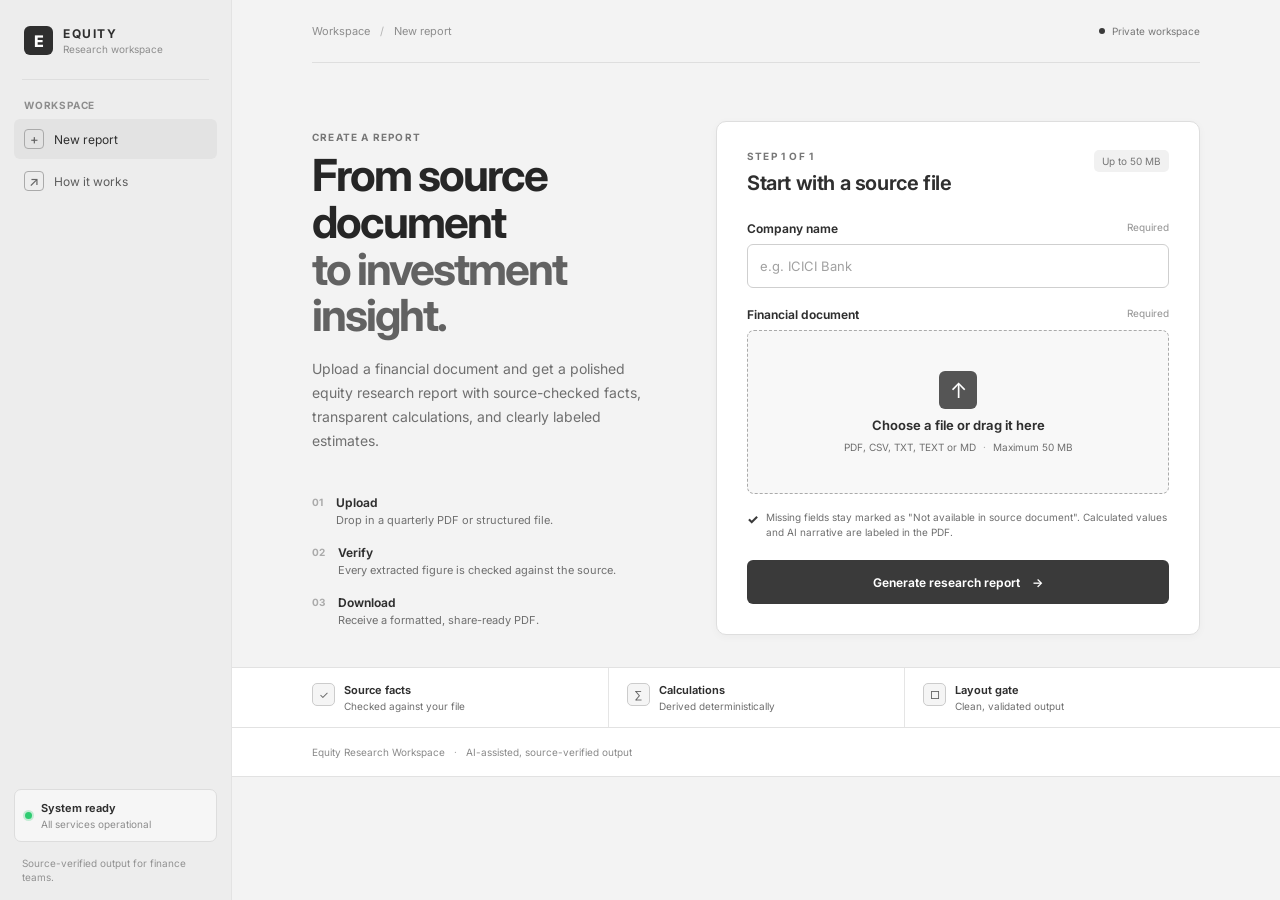
==== commit 668b2353: "Prepare research report app for EC2 deployment" ====
--- a/static/index.html
+++ b/static/index.html
@@ -91,11 +91,12 @@
 
           <form id="report-form" novalidate>
             <label class="field-label" for="company-name">
-              Company name <span>Optional</span>
+              Company name <span>Required</span>
             </label>
             <input id="company-name" name="company_name" type="text"
-                   placeholder="Auto-detect from document"
-                   autocomplete="organization">
+                   placeholder="e.g. ICICI Bank"
+                   autocomplete="organization"
+                   required minlength="2">
 
             <label class="field-label" for="context-doc">
               Financial document <span>Required</span>
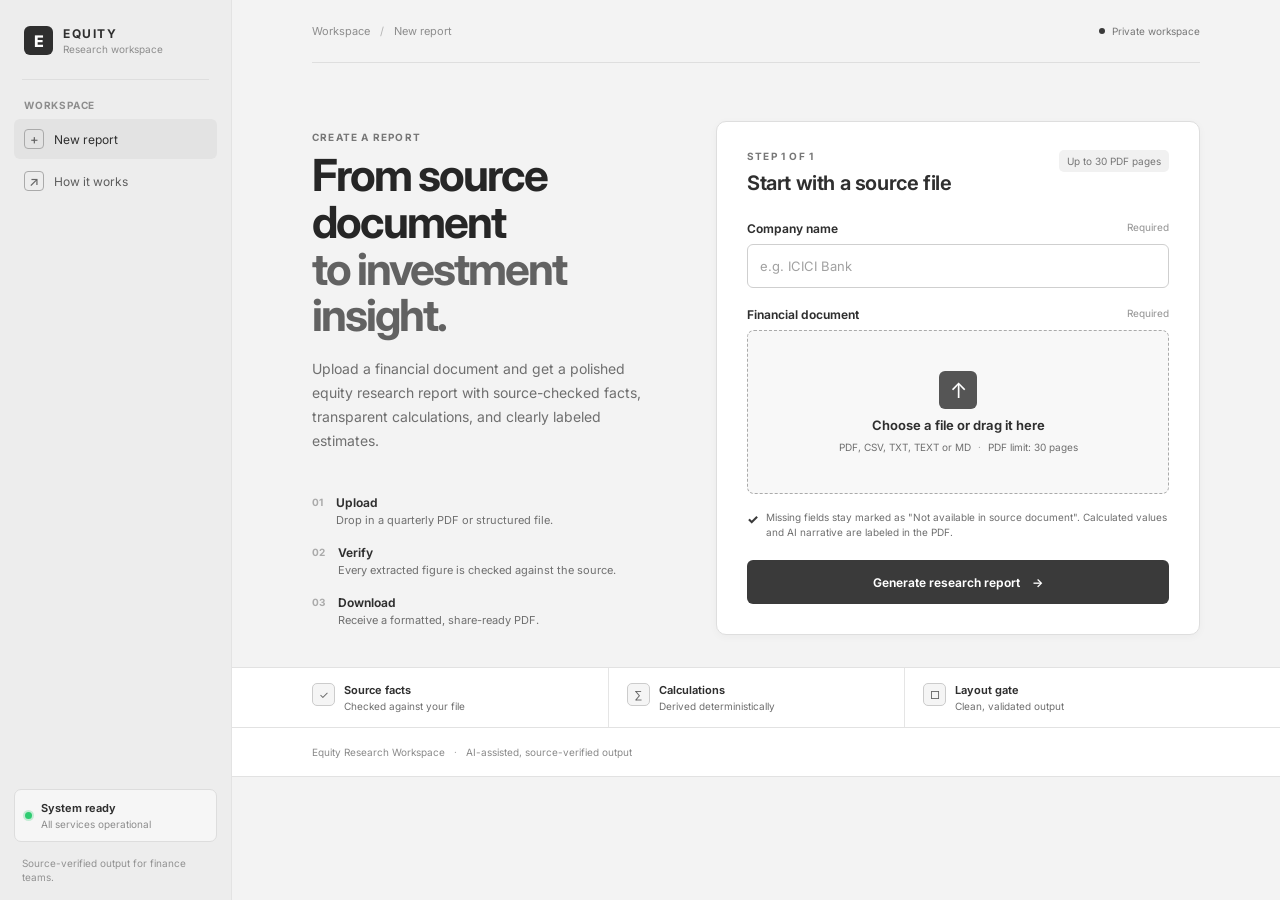
==== commit 8acc67bf: "Fix report links and generation updates" ====
--- a/static/index.html
+++ b/static/index.html
@@ -86,7 +86,7 @@
               <p class="eyebrow">Step 1 of 1</p>
               <h2 id="upload-title">Start with a source file</h2>
             </div>
-            <span class="file-limit">Up to 50 MB</span>
+            <span class="file-limit">Up to 30 PDF pages</span>
           </div>
 
           <form id="report-form" novalidate>
@@ -108,7 +108,7 @@
               <div id="drop-prompt" class="drop-prompt">
                 <span class="upload-icon" aria-hidden="true">↑</span>
                 <strong>Choose a file or drag it here</strong>
-                <small>PDF, CSV, TXT, TEXT or MD <span>·</span> Maximum 50 MB</small>
+                <small>PDF, CSV, TXT, TEXT or MD <span>·</span> PDF limit: 30 pages</small>
               </div>
               <div id="file-loaded" class="file-loaded" hidden>
                 <span class="file-icon" aria-hidden="true">▣</span>
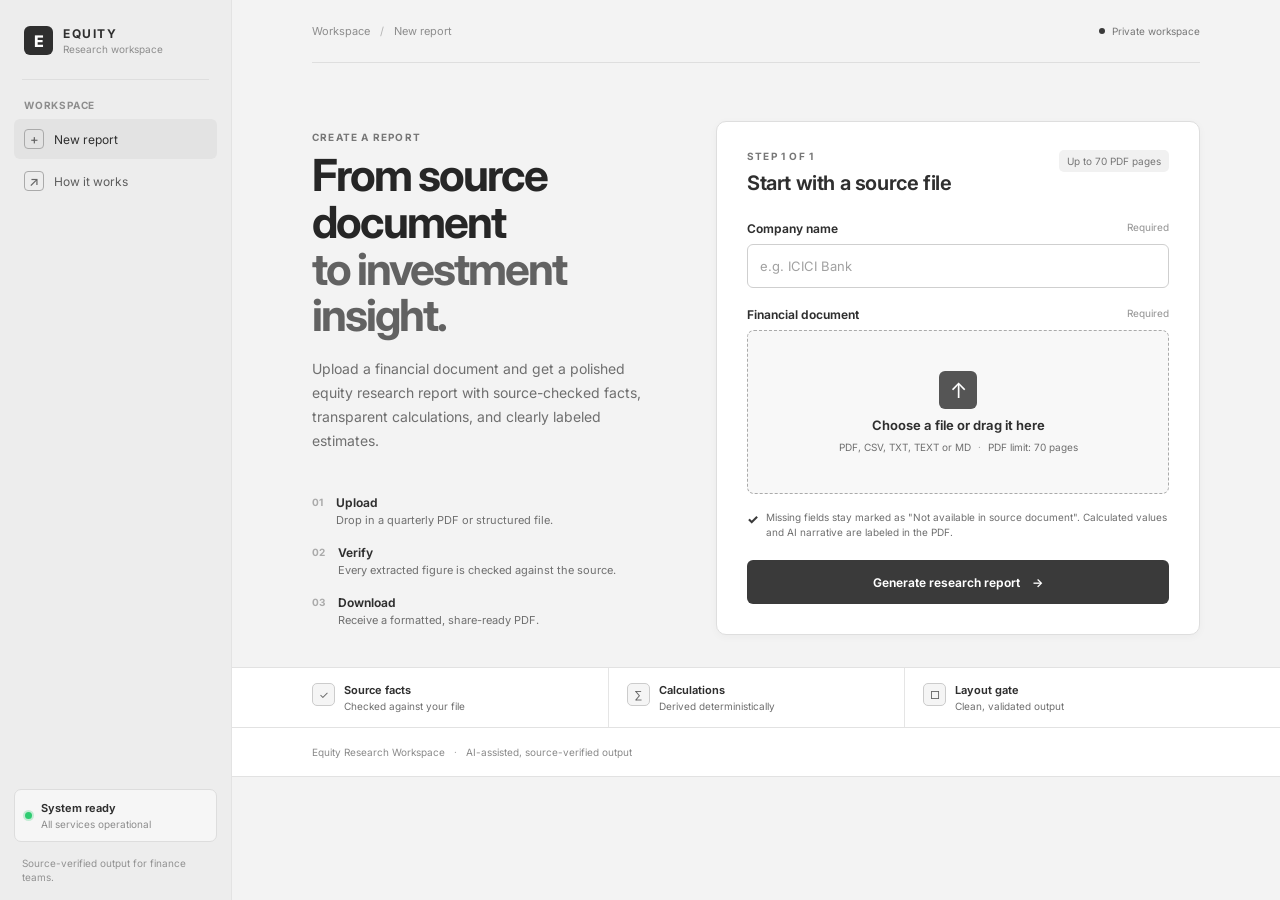
==== commit 634d55e4: "Raise live PDF page limit to 70" ====
--- a/static/index.html
+++ b/static/index.html
@@ -86,7 +86,7 @@
               <p class="eyebrow">Step 1 of 1</p>
               <h2 id="upload-title">Start with a source file</h2>
             </div>
-            <span class="file-limit">Up to 30 PDF pages</span>
+            <span class="file-limit">Up to 70 PDF pages</span>
           </div>
 
           <form id="report-form" novalidate>
@@ -108,7 +108,7 @@
               <div id="drop-prompt" class="drop-prompt">
                 <span class="upload-icon" aria-hidden="true">↑</span>
                 <strong>Choose a file or drag it here</strong>
-                <small>PDF, CSV, TXT, TEXT or MD <span>·</span> PDF limit: 30 pages</small>
+                <small>PDF, CSV, TXT, TEXT or MD <span>·</span> PDF limit: 70 pages</small>
               </div>
               <div id="file-loaded" class="file-loaded" hidden>
                 <span class="file-icon" aria-hidden="true">▣</span>
